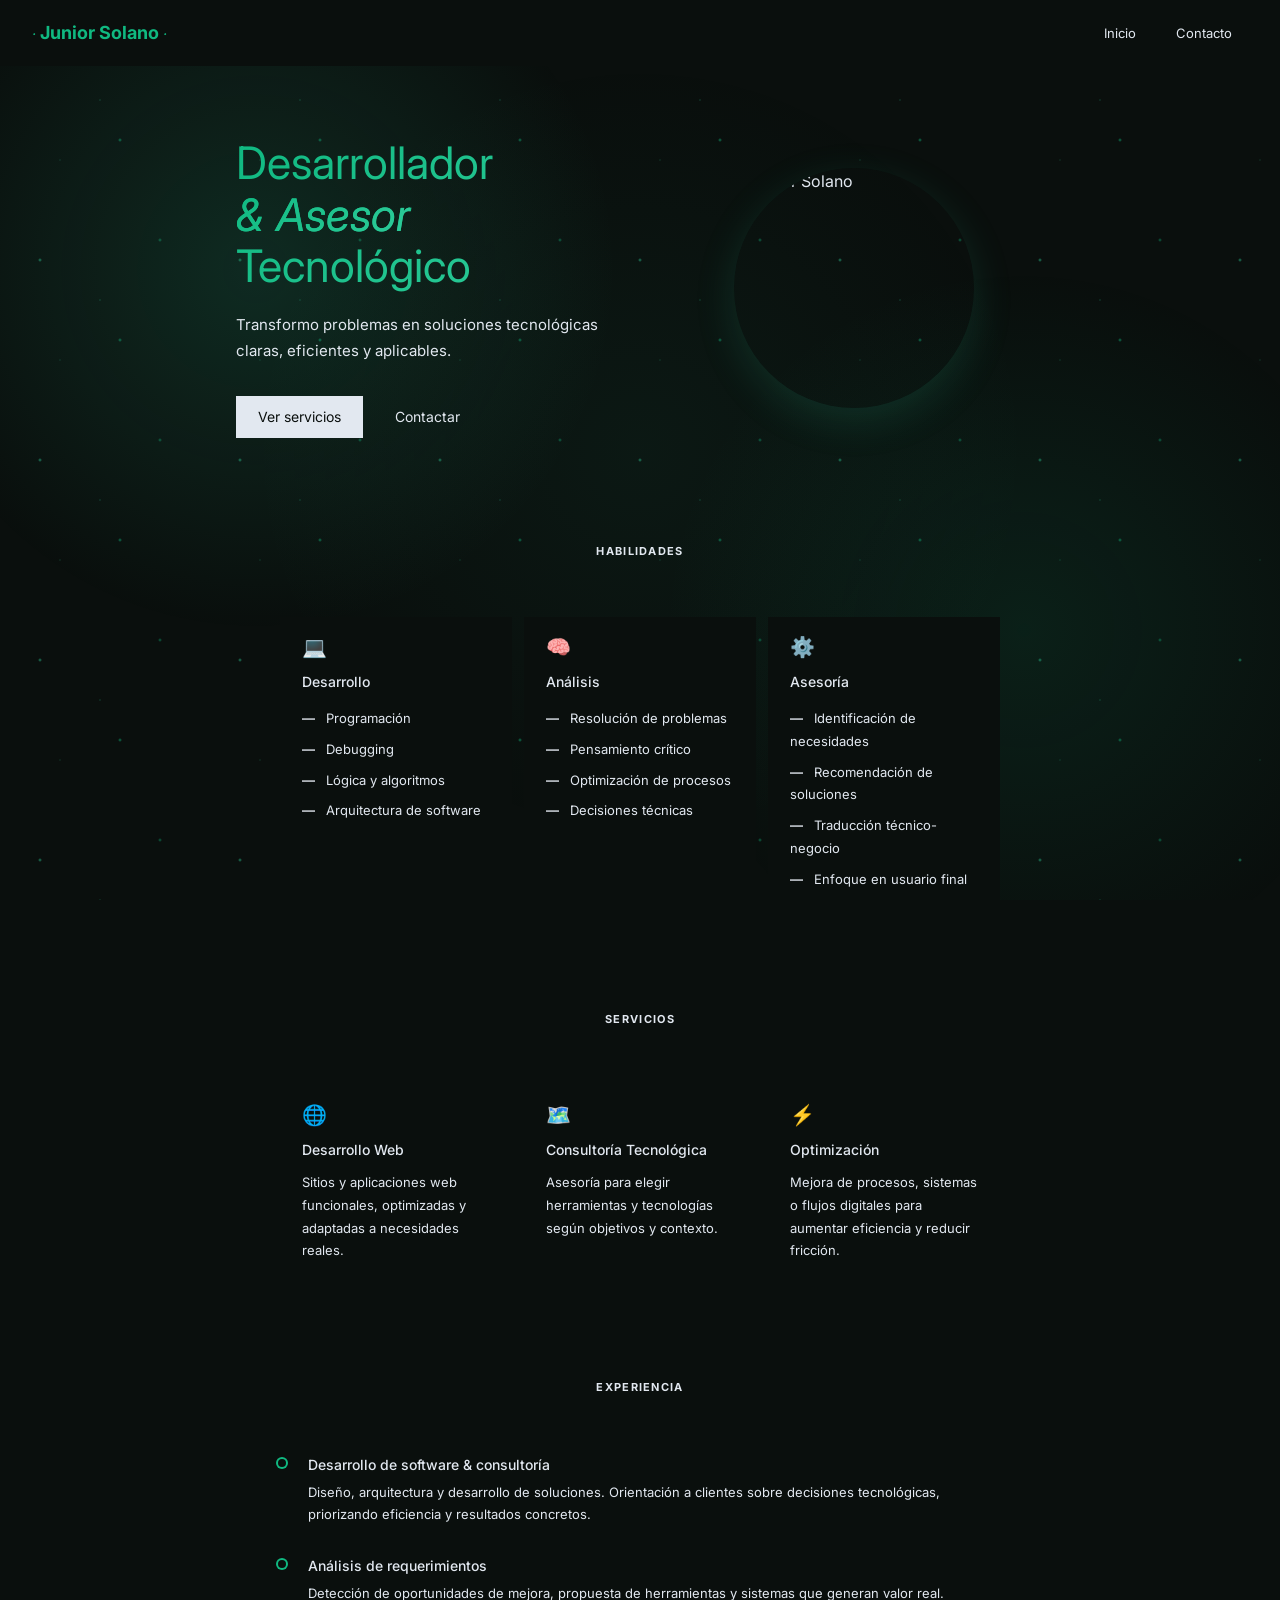
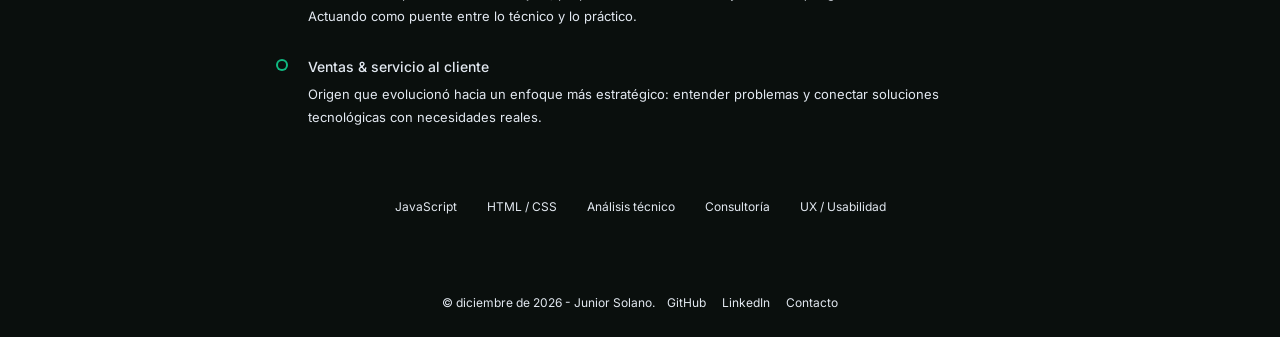
==== about.html @ 0095b1e9 "page about me" ====
<!doctype html>
<html lang="es">
	<head>
		<meta charset="UTF-8" />
		<meta name="viewport" content="width=device-width, initial-scale=1.0" />
		<title>Acerca de mí</title>
		<link
			href="https://fonts.googleapis.com/css2?family=Inter:wght@300;400;600;700&display=swap"
			rel="stylesheet"
		/>
		<link rel="icon" href="assets/icon-dev.png" />
		<link rel="stylesheet" href="about.css" />
	</head>
	<body>
		<header class="site-header">
			<div class="logo" onclick="openModal()">
				<span>·</span> Junior Solano <span>·</span>
			</div>
			<nav class="nav-desktop">
				<a href="index.html" class="btn">Inicio</a>
				<a href="contact.html" class="btn">Contacto</a>
			</nav>
			<div
				class="burger"
				id="burger"
				onclick="toggleMenu()"
				aria-label="Abrir menú"
				role="button"
				tabindex="0"
			>
				<span></span><span></span><span></span>
			</div>
		</header>

		<div
			class="mobile-menu-overlay"
			id="mobileMenuOverlay"
			onclick="closeMenu()"
		></div>
		<div class="mobile-menu" id="mobileMenu" aria-hidden="true">
			<button
				class="mobile-close"
				type="button"
				onclick="closeMenu()"
				aria-label="Cerrar menú"
			>
				✕ Cerrar
			</button>
			<a href="index.html" class="btn">Inicio</a>
			<a href="contact.html" class="btn">Contacto</a>
		</div>

		<!-- HERO -->
		<section class="hero">
			<div class="hero-left">
				<h1>
					Desarrollador<br /><em>&amp; Asesor</em><br />Tecnológico
				</h1>
				<p class="hero-desc">
					Transformo problemas en soluciones tecnológicas claras,
					eficientes y aplicables.
				</p>
				<div class="hero-cta">
					<a href="#servicios" class="btn btn-primary"
						>Ver servicios</a
					>
					<a href="contact.html" class="btn">Contactar</a>
				</div>
			</div>
			<div class="hero-right">
				<div class="avatar-wrap">
					<img
						src="assets/me.jpeg"
						alt="Junior Solano"
						class="profile-img"
					/>
				</div>
			</div>
		</section>

		<hr class="divider" />

		<!-- HABILIDADES -->
		<section class="section" id="habilidades">
			<p class="section-label">Habilidades</p>
			<div class="cards">
				<div class="card">
					<div class="card-icon">💻</div>
					<h3>Desarrollo</h3>
					<ul>
						<li>Programación</li>
						<li>Debugging</li>
						<li>Lógica y algoritmos</li>
						<li>Arquitectura de software</li>
					</ul>
				</div>
				<div class="card">
					<div class="card-icon">🧠</div>
					<h3>Análisis</h3>
					<ul>
						<li>Resolución de problemas</li>
						<li>Pensamiento crítico</li>
						<li>Optimización de procesos</li>
						<li>Decisiones técnicas</li>
					</ul>
				</div>
				<div class="card">
					<div class="card-icon">⚙️</div>
					<h3>Asesoría</h3>
					<ul>
						<li>Identificación de necesidades</li>
						<li>Recomendación de soluciones</li>
						<li>Traducción técnico-negocio</li>
						<li>Enfoque en usuario final</li>
					</ul>
				</div>
			</div>
		</section>

		<hr class="divider" />

		<!-- SERVICIOS -->
		<section class="section" id="servicios">
			<p class="section-label">Servicios</p>
			<div class="cards">
				<div class="card">
					<div class="card-icon">🌐</div>
					<h3>Desarrollo Web</h3>
					<p>
						Sitios y aplicaciones web funcionales, optimizadas y
						adaptadas a necesidades reales.
					</p>
				</div>
				<div class="card">
					<div class="card-icon">🗺️</div>
					<h3>Consultoría Tecnológica</h3>
					<p>
						Asesoría para elegir herramientas y tecnologías según
						objetivos y contexto.
					</p>
				</div>
				<div class="card">
					<div class="card-icon">⚡</div>
					<h3>Optimización</h3>
					<p>
						Mejora de procesos, sistemas o flujos digitales para
						aumentar eficiencia y reducir fricción.
					</p>
				</div>
			</div>
		</section>

		<hr class="divider" />

		<!-- EXPERIENCIA -->
		<section class="section" id="experiencia">
			<p class="section-label">Experiencia</p>
			<div class="timeline">
				<div class="timeline-item">
					<h4>Desarrollo de software &amp; consultoría</h4>
					<p>
						Diseño, arquitectura y desarrollo de soluciones.
						Orientación a clientes sobre decisiones tecnológicas,
						priorizando eficiencia y resultados concretos.
					</p>
				</div>
				<div class="timeline-item">
					<h4>Análisis de requerimientos</h4>
					<p>
						Detección de oportunidades de mejora, propuesta de
						herramientas y sistemas que generan valor real. Actuando
						como puente entre lo técnico y lo práctico.
					</p>
				</div>
				<div class="timeline-item">
					<h4>Ventas &amp; servicio al cliente</h4>
					<p>
						Origen que evolucionó hacia un enfoque más estratégico:
						entender problemas y conectar soluciones tecnológicas
						con necesidades reales.
					</p>
				</div>
			</div>
			<div class="tags">
				<span class="tag">JavaScript</span>
				<span class="tag">HTML / CSS</span>
				<span class="tag">Análisis técnico</span>
				<span class="tag">Consultoría</span>
				<span class="tag">UX / Usabilidad</span>
			</div>
		</section>

		<footer class="site-footer">
			<span id="copyright"></span>
			<div class="footer-links">
				<a href="https://github.com/" target="_blank">GitHub</a>
				<a href="https://linkedin.com/" target="_blank">LinkedIn</a>
				<a href="contact.html">Contacto</a>
			</div>
		</footer>

		<!-- MODAL (easter egg) -->
		<div class="modal" id="modal" onclick="closeModal()">
			<div class="modal-card" onclick="event.stopPropagation()">
				<h3>Hey 😎</h3>
				<p>Este sitio compila sin errores... mi vida no ;-)</p>
				<a href="#" class="btn btn-primary" onclick="closeModal()"
					>Cerrar</a
				>
			</div>
		</div>

		<script src="script.js"></script>
	</body>
</html>
---- about.css ----
/* ══════════════════════════════════════════════════════════════════════════════
   VARIABLES & RESET
   ═════════════════════════════════════════════════════════════════════════════ */
:root {
	--bg: #0a0f0d;
	--card: rgba(30, 50, 40, 0.6);
	--text: #e2e8f0;
	--muted: #7a9d8f;
	--primary: #10b981;
	--gradient: linear-gradient(135deg, #10b981, #2ecc9a);
	--radius: 16px;
}

*,
*::before,
*::after {
	margin: 0;
	padding: 0;
	box-sizing: border-box;
	font-family: "Inter", sans-serif;
	scroll-behavior: smooth;
}

body {
	background: var(--bg);
	color: var(--text);
	min-height: 100vh;
	display: flex;
	flex-direction: column;
	position: relative;
	overflow-x: hidden;
}

/* Fondo animado combinado */
body::before {
	content: "";
	position: fixed;
	inset: 0;
	background-image: 
		/* Luz ambiental */
		radial-gradient(
			circle at 20% 30%,
			rgba(46, 204, 154, 0.15) 0%,
			transparent 30%
		),
		radial-gradient(
			circle at 80% 70%,
			rgba(16, 185, 129, 0.1) 0%,
			transparent 30%
		),
		radial-gradient(
			circle at 50% 50%,
			rgba(46, 204, 154, 0.05) 0%,
			transparent 50%
		),
		/* Partículas brillantes */
		radial-gradient(
				2px 2px at 20% 30%,
				rgba(46, 204, 154, 0.6),
				transparent
			),
		radial-gradient(
			2px 2px at 60% 70%,
			rgba(16, 185, 129, 0.6),
			transparent
		),
		radial-gradient(
			1px 1px at 50% 50%,
			rgba(46, 204, 154, 0.4),
			transparent
		),
		radial-gradient(
			2px 2px at 80% 20%,
			rgba(16, 185, 129, 0.5),
			transparent
		),
		radial-gradient(
			1px 1px at 30% 80%,
			rgba(46, 204, 154, 0.3),
			transparent
		);
	background-size:
		100% 100%,
		100% 100%,
		100% 100%,
		200px 200px,
		200px 200px,
		200px 200px,
		200px 200px,
		200px 200px;
	animation:
		glowPulse 6s ease-in-out infinite,
		particleShift 25s linear infinite;
	pointer-events: none;
	z-index: -1;
}

/* ══════════════════════════════════════════════════════════════════════════════
   HEADER & NAVIGATION
   ═════════════════════════════════════════════════════════════════════════════ */
.site-header {
	position: sticky;
	top: 0;
	backdrop-filter: blur(12px);
	background: rgba(10, 15, 13, 0.6);
	border-bottom: 1px solid rgba(46, 204, 154, 0.1);
	padding: 1rem 1.5rem;
	display: flex;
	justify-content: space-between;
	align-items: center;
	z-index: 1000;
}

.logo {
	cursor: pointer;
	font-weight: 700;
	color: var(--primary);
	font-size: 1rem;
}

.logo span {
	color: var(--muted);
	font-weight: 400;
	font-size: 0.9rem;
}

.nav-desktop {
	display: flex;
	gap: 1rem;
}

.btn {
	background: var(--gradient);
	padding: 0.6rem 1rem;
	border-radius: 999px;
	color: #000000;
	text-decoration: none;
	transition: 0.3s;
	border: none;
	cursor: pointer;
	font-weight: 600;
	font-size: 0.9rem;
	display: inline-block;
}

.btn:hover {
	box-shadow: 0 0 20px rgba(16, 185, 129, 0.6);
}

.btn-primary {
	background: var(--gradient);
	color: #000000;
	font-weight: 700;
}

.btn-primary:hover {
	box-shadow: 0 0 20px rgba(16, 185, 129, 0.6);
}

/* ══════════════════════════════════════════════════════════════════════════════
   BURGER MENU
   ═════════════════════════════════════════════════════════════════════════════ */
.burger {
	display: flex;
	flex-direction: column;
	gap: 5px;
	cursor: pointer;
}

.burger span {
	width: 25px;
	height: 2px;
	background: var(--text);
	transition: 0.3s;
}

.burger.active span:nth-child(1) {
	transform: rotate(45deg) translateY(6px);
}
.burger.active span:nth-child(2) {
	opacity: 0;
}
.burger.active span:nth-child(3) {
	transform: rotate(-45deg) translateY(-6px);
}

.mobile-menu-overlay {
	position: fixed;
	inset: 0;
	background: rgba(0, 0, 0, 0.48);
	opacity: 0;
	visibility: hidden;
	transition:
		opacity 0.3s ease,
		visibility 0.3s ease;
	z-index: 1000;
}

.mobile-menu-overlay.open {
	opacity: 1;
	visibility: visible;
}

.mobile-menu {
	position: fixed;
	top: 0;
	right: 0;
	height: 100vh;
	width: min(320px, 85%);
	background: rgba(10, 15, 13, 0.98);
	backdrop-filter: blur(18px);
	display: flex;
	flex-direction: column;
	padding: 2rem 1.5rem;
	gap: 1.2rem;
	transform: translateX(110%);
	transition: transform 0.35s ease;
	z-index: 1001;
}

.mobile-menu.open {
	transform: translateX(0);
}

.mobile-close {
	align-self: flex-end;
	background: transparent;
	border: 1px solid rgba(255, 255, 255, 0.18);
	color: var(--text);
	padding: 0.55rem 0.85rem;
	border-radius: 999px;
	font-size: 0.95rem;
	cursor: pointer;
	transition:
		background 0.2s ease,
		transform 0.2s ease;
}

.mobile-close:hover {
	background: rgba(255, 255, 255, 0.08);
	transform: translateX(-2px);
}

body.menu-open {
	overflow: hidden;
}

.mobile-menu a {
	opacity: 0;
	transform: translateX(20px);
	text-decoration: none;
	color: var(--text);
	padding: 0.9rem 1rem;
	border-radius: 10px;
	background: rgba(255, 255, 255, 0.03);
	transition: 0.3s;
}

.mobile-menu.open a {
	opacity: 1;
	transform: translateX(0);
}

.mobile-menu a:nth-child(2) {
	transition-delay: 0.1s;
}
.mobile-menu a:nth-child(3) {
	transition-delay: 0.2s;
}

.mobile-menu a:hover {
	background: rgba(16, 185, 129, 0.2);
	transform: translateX(6px);
}

@media (min-width: 640px) {
	.nav-desktop {
		display: flex;
	}
	.burger {
		display: none;
	}
}

/* ══════════════════════════════════════════════════════════════════════════════
   HERO SECTION
   ═════════════════════════════════════════════════════════════════════════════ */
.hero {
	display: grid;
	grid-template-columns: 1fr;
	gap: 2rem;
	align-items: center;
	padding: 3rem 1.5rem;
	text-align: center;
}

.hero-left h1 {
	font-size: 2rem;
	background: var(--gradient);
	-webkit-background-clip: text;
	-webkit-text-fill-color: transparent;
	line-height: 1.4;
	margin-bottom: 1rem;
}

.hero-left h1 em {
	font-style: italic;
	background: var(--gradient);
	-webkit-background-clip: text;
	-webkit-text-fill-color: transparent;
}

.hero-desc {
	color: var(--muted);
	margin: 1rem auto;
	max-width: 500px;
	line-height: 1.7;
}

.hero-cta {
	display: flex;
	gap: 1rem;
	justify-content: center;
	flex-wrap: wrap;
	margin-top: 2rem;
}

.hero-right {
	display: flex;
	justify-content: center;
}

.avatar-wrap {
	width: 240px;
	height: 240px;
	border-radius: 50%;
	overflow: hidden;
	border: 2px solid rgba(46, 204, 154, 0.3);
	background: rgba(30, 50, 40, 0.4);
	display: flex;
	align-items: center;
	justify-content: center;
	box-shadow: 0 12px 40px rgba(46, 204, 154, 0.15);
	transition:
		transform 0.3s ease,
		box-shadow 0.3s ease;
}

.avatar-wrap:hover {
	transform: scale(1.05);
	box-shadow: 0 16px 56px rgba(46, 204, 154, 0.25);
}

.profile-img {
	width: 100%;
	height: 100%;
	object-fit: cover;
	display: block;
}

@media (min-width: 768px) {
	.hero {
		grid-template-columns: 1fr 1fr;
		gap: 3rem;
		padding: 4rem 2rem;
		text-align: left;
	}

	.hero-left h1 {
		font-size: 2.5rem;
	}

	.hero-desc {
		margin: 1rem 0;
	}

	.hero-cta {
		justify-content: flex-start;
	}

	.hero-right {
		justify-content: center;
	}

	.avatar-wrap {
		width: 280px;
		height: 280px;
	}
}

/* ══════════════════════════════════════════════════════════════════════════════
   DIVIDER
   ═════════════════════════════════════════════════════════════════════════════ */
.divider {
	border: none;
	border-top: 1px solid rgba(46, 204, 154, 0.15);
	max-width: 900px;
	margin: 2rem auto;
}

/* ══════════════════════════════════════════════════════════════════════════════
   SECTIONS
   ═════════════════════════════════════════════════════════════════════════════ */
.section {
	max-width: 900px;
	margin: 0 auto;
	padding: 3rem 1.5rem;
	display: flex;
	flex-direction: column;
	align-items: center;
	gap: 2rem;
}

.section-label {
	font-size: 0.75rem;
	letter-spacing: 0.12em;
	text-transform: uppercase;
	color: var(--muted);
	font-weight: 700;
}

/* ══════════════════════════════════════════════════════════════════════════════
   CARDS
   ═════════════════════════════════════════════════════════════════════════════ */
.cards {
	display: grid;
	grid-template-columns: 1fr;
	gap: 1rem;
	width: 100%;
	max-width: 720px;
}

.card {
	background: rgba(30, 50, 40, 0.55);
	border: 1px solid rgba(46, 204, 154, 0.16);
	border-radius: 16px;
	padding: 1.5rem;
	cursor: pointer;
	position: relative;
	overflow: hidden;
	backdrop-filter: blur(12px);
	opacity: 0;
	transform: translateY(20px);
	animation: cardIn 0.5s cubic-bezier(0.22, 1, 0.36, 1) forwards;
	transition:
		transform 0.3s cubic-bezier(0.22, 1, 0.36, 1),
		border-color 0.3s,
		background 0.3s;
}

.card:nth-child(1) {
	animation-delay: 0.05s;
}
.card:nth-child(2) {
	animation-delay: 0.15s;
}
.card:nth-child(3) {
	animation-delay: 0.25s;
}

.card:hover {
	transform: scale(1.04) translateY(-2px);
	border-color: #2ecc9a44;
	background: rgba(20, 58, 41, 0.7);
}

.card::before {
	content: "";
	position: absolute;
	inset: 0;
	border-radius: 16px;
	background: radial-gradient(circle at 60% 0%, #2ecc9a12, transparent 70%);
	opacity: 0;
	transition: opacity 0.4s;
	pointer-events: none;
}

.card:hover::before {
	opacity: 1;
}

.card-icon {
	font-size: 1.8rem;
	margin-bottom: 0.8rem;
	line-height: 1;
}

.card h3 {
	font-size: 1rem;
	font-weight: 600;
	color: #e2e8f0;
	margin-bottom: 0.5rem;
	transition: color 0.3s;
}

.card:hover h3 {
	color: #ffffff;
}

.card p,
.card ul {
	font-size: 0.9rem;
	color: #a0b8b0;
	line-height: 1.6;
	transition: color 0.3s;
}

.card:hover p,
.card:hover ul {
	color: #c0d8d0;
}

.card ul {
	list-style: none;
	margin: 0;
	padding: 0;
}

.card ul li {
	padding: 0.25rem 0;
}

.card ul li::before {
	content: "✓ ";
	color: var(--primary);
	font-weight: 600;
	margin-right: 0.5rem;
}

@media (min-width: 768px) {
	.cards {
		grid-template-columns: repeat(3, 1fr);
		gap: 1.25rem;
	}
}

/* ══════════════════════════════════════════════════════════════════════════════
   TIMELINE
   ═════════════════════════════════════════════════════════════════════════════ */
.timeline {
	border-left: 2px solid rgba(46, 204, 154, 0.3);
	padding-left: 1.5rem;
	margin-left: 0.5rem;
	display: flex;
	flex-direction: column;
	gap: 2rem;
	width: 100%;
	max-width: 720px;
}

.timeline-item {
	position: relative;
}

.timeline-item::before {
	content: "";
	position: absolute;
	left: -1.85rem;
	top: 8px;
	width: 10px;
	height: 10px;
	border-radius: 50%;
	background: var(--primary);
	border: 2px solid var(--bg);
	box-shadow: 0 0 0 2px var(--primary);
}

.timeline-item h4 {
	font-size: 1rem;
	font-weight: 600;
	color: #e2e8f0;
	margin-bottom: 0.5rem;
}

.timeline-item p {
	font-size: 0.9rem;
	color: #a0b8b0;
	line-height: 1.7;
}

/* ══════════════════════════════════════════════════════════════════════════════
   TAGS
   ═════════════════════════════════════════════════════════════════════════════ */
.tags {
	display: flex;
	flex-wrap: wrap;
	gap: 0.75rem;
	margin-top: 1.5rem;
	justify-content: center;
	width: 100%;
	max-width: 720px;
}

.tag {
	font-size: 0.85rem;
	padding: 0.55rem 1rem;
	border-radius: 999px;
	background: rgba(30, 50, 40, 0.6);
	color: #2ecc9a;
	border: 1px solid rgba(46, 204, 154, 0.3);
	transition: all 0.3s ease;
}

.tag:hover {
	background: rgba(16, 185, 129, 0.2);
	border-color: var(--primary);
}

/* ══════════════════════════════════════════════════════════════════════════════
   FOOTER
   ═════════════════════════════════════════════════════════════════════════════ */
.site-footer {
	display: flex;
	align-items: center;
	justify-content: space-between;
	flex-wrap: wrap;
	gap: 1rem;
	max-width: 900px;
	margin: 0 auto;
	padding: 1.5rem;
	border-top: 1px solid rgba(46, 204, 154, 0.15);
	font-size: 0.85rem;
	color: var(--muted);
	text-align: center;
}

.footer-links {
	display: flex;
	gap: 1.5rem;
}

.footer-links a {
	color: var(--muted);
	text-decoration: none;
	font-size: 0.85rem;
	transition: color 0.3s;
}

.footer-links a:hover {
	color: var(--primary);
}

/* ══════════════════════════════════════════════════════════════════════════════
   MODAL
   ═════════════════════════════════════════════════════════════════════════════ */
.modal {
	display: none;
	position: fixed;
	inset: 0;
	background: rgba(0, 0, 0, 0.5);
	backdrop-filter: blur(10px);
	z-index: 500;
	align-items: center;
	justify-content: center;
}

.modal.open {
	display: flex;
}

.modal-card {
	background: var(--card);
	border: 1px solid rgba(46, 204, 154, 0.2);
	border-radius: var(--radius);
	padding: 2rem;
	max-width: 340px;
	width: 90%;
	text-align: center;
	transform: scale(0.9);
	transition: transform 0.3s;
}

.modal.open .modal-card {
	transform: scale(1);
}

.modal-card h3 {
	font-size: 1.3rem;
	font-weight: 700;
	margin-bottom: 0.75rem;
	background: var(--gradient);
	-webkit-background-clip: text;
	-webkit-text-fill-color: transparent;
}

.modal-card p {
	font-size: 0.9rem;
	color: var(--muted);
	margin-bottom: 1.5rem;
	line-height: 1.6;
}

/* ══════════════════════════════════════════════════════════════════════════════
   ANIMATIONS
   ═════════════════════════════════════════════════════════════════════════════ */
@keyframes fadeUp {
	from {
		opacity: 0;
		transform: translateY(20px);
	}
	to {
		opacity: 1;
		transform: translateY(0);
	}
}

@keyframes cardIn {
	to {
		opacity: 1;
		transform: translateY(0);
	}
}

@keyframes glowPulse {
	0%,
	100% {
		opacity: 0.5;
	}
	50% {
		opacity: 1;
	}
}

/* Movimiento de partículas brillantes */
@keyframes particleShift {
	0% {
		background-position:
			0 0,
			0 0,
			0 0,
			0 0,
			0 0,
			0 0,
			0 0,
			0 0;
	}
	100% {
		background-position:
			0 0,
			0 0,
			0 0,
			200px 200px,
			200px 200px,
			200px 200px,
			200px 200px,
			200px 200px;
	}
}

html {
	scroll-behavior: smooth;
}

body {
	font-family: var(--font-sans);
	font-size: 16px;
	line-height: 1.7;
	color: var(--text);
	background: var(--bg);
	-webkit-font-smoothing: antialiased;
}

/* ==========================================
   HEADER
   ========================================== */
.site-header {
	display: flex;
	align-items: center;
	justify-content: space-between;
	padding: 1rem 2rem;
	border-bottom: 0.5px solid var(--border);
	position: sticky;
	top: 0;
	background: var(--bg);
	z-index: 100;
}

.logo {
	font-family: var(--font-serif);
	font-size: 18px;
	cursor: pointer;
	user-select: none;
}

.logo span {
	font-style: italic;
	color: var(--text-muted);
}

.nav-desktop {
	display: flex;
	gap: 8px;
}

/* ==========================================
   BUTTONS
   ========================================== */
.btn {
	display: inline-block;
	font-family: var(--font-sans);
	font-size: 13px;
	font-weight: 400;
	text-decoration: none;
	color: var(--text-muted);
	border: 0.5px solid var(--border);
	border-radius: var(--radius-full);
	padding: 6px 16px;
	background: transparent;
	cursor: pointer;
	transition:
		background 0.18s,
		color 0.18s,
		border-color 0.18s,
		transform 0.15s;
}

.btn:hover {
	color: var(--text);
	background: var(--bg-secondary);
	border-color: var(--border-strong);
}

.btn-primary {
	background: var(--text);
	color: var(--bg);
	border-color: var(--text);
}

.btn-primary:hover {
	opacity: 0.88;
	color: var(--bg);
	background: var(--text);
}

/* ==========================================
   BURGER / MOBILE MENU
   ========================================== */
.burger {
	display: none;
	flex-direction: column;
	gap: 5px;
	cursor: pointer;
	padding: 4px;
}

.burger span {
	display: block;
	width: 22px;
	height: 1.5px;
	background: var(--text);
	border-radius: 2px;
	transition: all 0.2s;
}

.mobile-menu-overlay {
	display: none;
	position: fixed;
	inset: 0;
	background: rgba(0, 0, 0, 0.35);
	z-index: 200;
}

.mobile-menu {
	display: none;
	flex-direction: column;
	gap: 12px;
	position: fixed;
	top: 0;
	right: 0;
	bottom: 0;
	width: 260px;
	background: var(--bg);
	padding: 2rem 1.5rem;
	z-index: 300;
	border-left: 0.5px solid var(--border);
	transform: translateX(100%);
	transition: transform 0.28s ease;
}

.mobile-menu.open {
	transform: translateX(0);
}

.mobile-close {
	background: none;
	border: none;
	cursor: pointer;
	font-size: 13px;
	color: var(--text-muted);
	text-align: left;
	margin-bottom: 0.5rem;
}

@media (max-width: 640px) {
	.nav-desktop {
		display: none;
	}
	.burger {
		display: flex;
	}
	.mobile-menu {
		display: flex;
	}
	.mobile-menu-overlay {
		display: block;
	}
}

/* ==========================================
   HERO
   ========================================== */
.hero {
	display: grid;
	grid-template-columns: 1fr 1fr;
	gap: 3rem;
	align-items: center;
	max-width: 900px;
	margin: 0 auto;
	padding: 4.5rem 2rem 3.5rem;
	animation: fadeUp 0.65s ease both;
}

.hero-left h1 {
	font-family: var(--font-serif);
	font-size: clamp(2rem, 4.5vw, 2.8rem);
	line-height: 1.15;
	font-weight: 400;
	margin-bottom: 1.2rem;
}

.hero-left h1 em {
	font-style: italic;
	color: var(--text-muted);
}

.hero-desc {
	font-size: 15px;
	color: var(--text-muted);
	max-width: 380px;
	line-height: 1.75;
}

.hero-cta {
	display: flex;
	gap: 10px;
	margin-top: 2rem;
	flex-wrap: wrap;
}

.hero-cta .btn {
	padding: 9px 22px;
	font-size: 14px;
}

.hero-right {
	display: flex;
	justify-content: center;
}

.avatar-wrap {
	width: 240px;
	height: 240px;
	border-radius: 50%;
	overflow: hidden;
	border: 0.5px solid var(--border);
	background: var(--bg-secondary);
	display: flex;
	align-items: center;
	justify-content: center;
}

.profile-img {
	width: 100%;
	height: 100%;
	object-fit: cover;
	display: block;
}

/* ==========================================
   DIVIDER
   ========================================== */
.divider {
	border: none;
	border-top: 0.5px solid var(--border);
	max-width: 900px;
	margin: 0 auto;
}

/* ==========================================
   SECTIONS
   ========================================== */
.section {
	max-width: 900px;
	margin: 0 auto;
	padding: 3rem 2rem;
}

.section-label {
	font-size: 11px;
	letter-spacing: 0.12em;
	text-transform: uppercase;
	color: var(--text-hint);
	margin-bottom: 1.5rem;
}

/* ==========================================
   CARDS
   ========================================== */
.cards {
	display: grid;
	grid-template-columns: repeat(auto-fit, minmax(200px, 1fr));
	gap: 12px;
}

.card {
	background: var(--bg);
	border: 0.5px solid var(--border);
	border-radius: var(--radius-md);
	padding: 1.25rem 1.4rem;
	transition:
		border-color 0.2s,
		transform 0.2s;
	animation: fadeUp 0.5s ease both;
}

.card:nth-child(1) {
	animation-delay: 0.05s;
}
.card:nth-child(2) {
	animation-delay: 0.12s;
}
.card:nth-child(3) {
	animation-delay: 0.19s;
}

.card:hover {
	border-color: var(--border-strong);
	transform: translateY(-2px);
}

.card-icon {
	font-size: 20px;
	margin-bottom: 0.8rem;
	line-height: 1;
}

.card h3 {
	font-size: 14px;
	font-weight: 500;
	margin-bottom: 0.6rem;
}

.card p,
.card ul {
	font-size: 13px;
	color: var(--text-muted);
	line-height: 1.75;
}

.card ul {
	list-style: none;
}

.card ul li::before {
	content: "—  ";
	color: var(--text-hint);
}

/* ==========================================
   TIMELINE
   ========================================== */
.timeline {
	border-left: 0.5px solid var(--border-strong);
	padding-left: 1.5rem;
	margin-left: 0.5rem;
	display: flex;
	flex-direction: column;
	gap: 1.75rem;
}

.timeline-item {
	position: relative;
}

.timeline-item::before {
	content: "";
	position: absolute;
	left: -1.85rem;
	top: 6px;
	width: 8px;
	height: 8px;
	border-radius: 50%;
	background: var(--bg);
	border: 0.5px solid var(--border-strong);
}

.timeline-item h4 {
	font-size: 14px;
	font-weight: 500;
	margin-bottom: 4px;
}

.timeline-item p {
	font-size: 13px;
	color: var(--text-muted);
	line-height: 1.75;
}

/* ==========================================
   TAGS
   ========================================== */
.tags {
	display: flex;
	flex-wrap: wrap;
	gap: 6px;
	margin-top: 2rem;
}

.tag {
	font-size: 12px;
	padding: 4px 12px;
	border-radius: var(--radius-full);
	background: var(--bg-secondary);
	color: var(--text-muted);
	border: 0.5px solid var(--border);
}

/* ==========================================
   FOOTER
   ========================================== */
.site-footer {
	display: flex;
	align-items: center;
	justify-content: space-between;
	flex-wrap: wrap;
	gap: 0.75rem;
	max-width: 900px;
	margin: 0 auto;
	padding: 1.5rem 2rem;
	border-top: 0.5px solid var(--border);
	font-size: 12px;
	color: var(--text-hint);
}

.footer-links {
	display: flex;
	gap: 16px;
}

.footer-links a {
	color: var(--text-muted);
	text-decoration: none;
	font-size: 12px;
	transition: color 0.15s;
}

.footer-links a:hover {
	color: var(--text);
}

/* ==========================================
   MODAL
   ========================================== */
.modal {
	display: none;
	position: fixed;
	inset: 0;
	background: rgba(0, 0, 0, 0.4);
	z-index: 500;
	align-items: center;
	justify-content: center;
}

.modal.open {
	display: flex;
}

.modal-card {
	background: var(--bg);
	border: 0.5px solid var(--border-strong);
	border-radius: var(--radius-md);
	padding: 2rem 2.5rem;
	max-width: 340px;
	width: 90%;
	text-align: center;
}

.modal-card h3 {
	font-family: var(--font-serif);
	font-size: 22px;
	font-weight: 400;
	margin-bottom: 0.75rem;
}

.modal-card p {
	font-size: 14px;
	color: var(--text-muted);
	margin-bottom: 1.5rem;
}

/* ==========================================
   ANIMATIONS
   ========================================== */
@keyframes fadeUp {
	from {
		opacity: 0;
		transform: translateY(18px);
	}
	to {
		opacity: 1;
		transform: translateY(0);
	}
}

/* ==========================================
   RESPONSIVE
   ========================================== */
@media (max-width: 640px) {
	.hero {
		grid-template-columns: 1fr;
		text-align: center;
		padding-top: 3rem;
	}

	.hero-desc {
		margin: 0 auto;
	}

	.hero-cta {
		justify-content: center;
	}

	.hero-right {
		order: -1;
	}

	.avatar-wrap {
		width: 140px;
		height: 140px;
	}

	.site-footer {
		flex-direction: column;
		align-items: flex-start;
	}
}
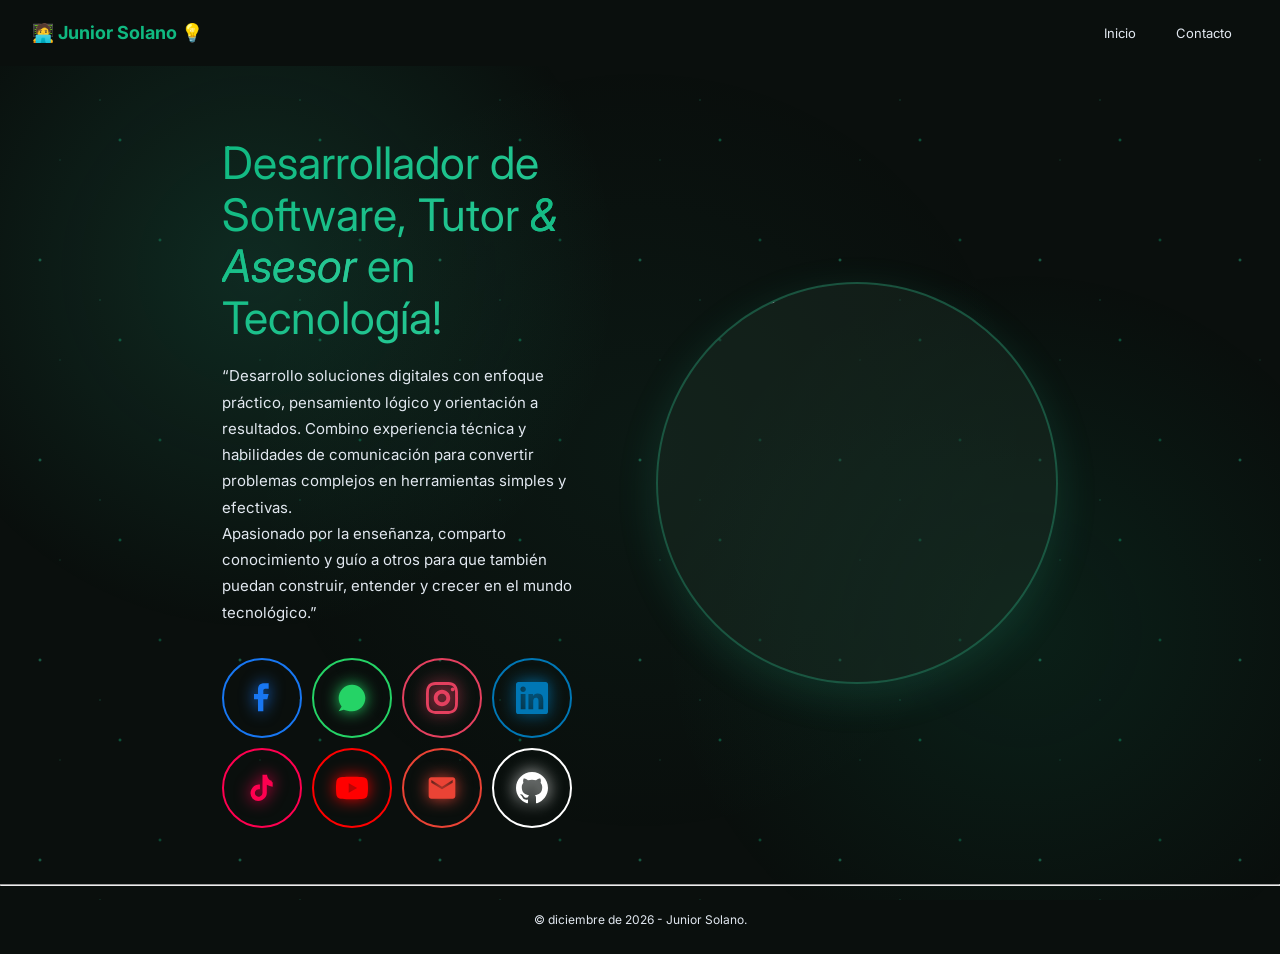
==== commit 4be2e9a4: "botones social media" ====
--- a/about.html
+++ b/about.html
@@ -13,8 +13,8 @@
 	</head>
 	<body>
 		<header class="site-header">
-			<div class="logo" onclick="openModal()">
-				<span>·</span> Junior Solano <span>·</span>
+			<div class="logo">
+				<a href="index.html" class="logo">🧑‍💻 Junior Solano 💡</a>
 			</div>
 			<nav class="nav-desktop">
 				<a href="index.html" class="btn">Inicio</a>
@@ -54,17 +54,123 @@
 		<section class="hero">
 			<div class="hero-left">
 				<h1>
-					Desarrollador<br /><em>&amp; Asesor</em><br />Tecnológico
+					Desarrollador de Software, Tutor <em>&amp; Asesor </em>en
+					Tecnología!
 				</h1>
 				<p class="hero-desc">
-					Transformo problemas en soluciones tecnológicas claras,
-					eficientes y aplicables.
+					“Desarrollo soluciones digitales con enfoque práctico,
+					pensamiento lógico y orientación a resultados. Combino
+					experiencia técnica y habilidades de comunicación para
+					convertir problemas complejos en herramientas simples y
+					efectivas. <br />
+					Apasionado por la enseñanza, comparto conocimiento y guío a
+					otros para que también puedan construir, entender y crecer
+					en el mundo tecnológico.”
 				</p>
+
 				<div class="hero-cta">
-					<a href="#servicios" class="btn btn-primary"
-						>Ver servicios</a
-					>
-					<a href="contact.html" class="btn">Contactar</a>
+					<a
+						href="https://facebook.com/yourprofile"
+						target="_blank"
+						class="social-btn fb"
+						title="Facebook"
+					>
+						<svg viewBox="0 0 24 24">
+							<path
+								d="M13 22v-9h3l1-4h-4V7c0-1 0-2 2-2h2V1h-3c-4 0-5 2-5 5v3H6v4h3v9z"
+							/>
+						</svg>
+					</a>
+
+					<a
+						href="https://wa.me/yournumber"
+						target="_blank"
+						class="social-btn wa"
+						title="WhatsApp"
+					>
+						<svg viewBox="0 0 24 24">
+							<path
+								d="M17.472 14.382c-.297-.149-1.758-.868-2.03-.967-.272-.1-.47-.149-.669.15-.198.297-.768.967-.942 1.164-.173.198-.347.223-.644.074-.297-.149-1.255-.462-2.39-1.475-.883-.787-1.48-1.761-1.654-2.059-.173-.297-.018-.458.13-.607.134-.133.297-.347.446-.52.149-.173.198-.298.298-.497.099-.198.05-.372-.025-.521-.074-.148-.669-1.611-.916-2.204-.24-.579-.487-.5-.669-.51-.173-.01-.372-.012-.571-.012-.198 0-.52.074-.792.372-.272.297-1.04 1.016-1.04 2.479 0 1.462 1.064 2.877 1.213 3.078.149.198 2.095 3.2 5.076 4.487.709.306 1.26.488 1.693.624.71.227 1.355.195 1.866.118.57-.084 1.755-.719 2.005-1.414.25-.695.25-1.29.176-1.414-.073-.124-.266-.198-.56-.347zM12 2C6.486 2 2 6.486 2 12c0 2.387.833 4.591 2.225 6.347L2 22l3.785-1.246C7.409 21.167 9.597 22 12 22c5.514 0 10-4.486 10-10S17.514 2 12 2z"
+							/>
+						</svg>
+					</a>
+
+					<a
+						href="https://instagram.com/yourprofile"
+						target="_blank"
+						class="social-btn ig"
+						title="Instagram"
+					>
+						<svg viewBox="0 0 24 24">
+							<path
+								d="M12 2.163c3.204 0 3.584.012 4.85.07 3.252.148 4.771 1.691 4.919 4.919.058 1.265.069 1.645.069 4.849 0 3.205-.012 3.584-.07 4.849-.149 3.225-1.664 4.771-4.919 4.919-1.266.058-1.644.07-4.85.07-3.204 0-3.584-.012-4.849-.07-3.26-.149-4.771-1.699-4.919-4.92-.058-1.265-.07-1.644-.07-4.849 0-3.204.013-3.583.07-4.849.149-3.227 1.664-4.771 4.919-4.919 1.266-.057 1.645-.069 4.849-.069zm0-2.163c-3.259 0-3.667.014-4.947.072-4.358.2-6.78 2.618-6.98 6.98-.059 1.281-.073 1.689-.073 4.948 0 3.259.014 3.668.072 4.948.2 4.358 2.618 6.78 6.98 6.98 1.281.058 1.689.072 4.948.072 3.259 0 3.668-.014 4.948-.072 4.354-.2 6.782-2.618 6.979-6.98.059-1.28.073-1.689.073-4.948 0-3.259-.015-3.667-.072-4.947-.196-4.354-2.617-6.78-6.979-6.98-1.281-.059-1.69-.073-4.949-.073zM5.838 12c0-3.403 2.759-6.162 6.162-6.162s6.162 2.759 6.162 6.162c0 3.403-2.759 6.162-6.162 6.162s-6.162-2.759-6.162-6.162zm2.889 0c0 1.821 1.452 3.273 3.273 3.273s3.273-1.452 3.273-3.273-1.452-3.273-3.273-3.273-3.273 1.452-3.273 3.273zm9.841-6.437c0 .795.645 1.44 1.44 1.44s1.44-.645 1.44-1.44-.645-1.44-1.44-1.44-1.44.645-1.44 1.44z"
+							/>
+						</svg>
+					</a>
+
+					<a
+						href="https://linkedin.com/in/yourprofile"
+						target="_blank"
+						class="social-btn li"
+						title="LinkedIn"
+					>
+						<svg viewBox="0 0 24 24">
+							<path
+								d="M20.447 20.452h-3.554v-5.569c0-1.328-.027-3.037-1.852-3.037-1.853 0-2.136 1.445-2.136 2.939v5.667H9.351V9h3.414v1.561h.046c.477-.9 1.637-1.85 3.37-1.85 3.601 0 4.267 2.37 4.267 5.455v6.286zM5.337 7.433c-1.144 0-2.063-.926-2.063-2.065 0-1.138.92-2.063 2.063-2.063 1.14 0 2.064.925 2.064 2.063 0 1.139-.925 2.065-2.064 2.065zm1.782 13.019H3.555V9h3.564v11.452zM22.225 0H1.771C.792 0 0 .774 0 1.729v20.542C0 23.227.792 24 1.771 24h20.451C23.2 24 24 23.227 24 22.271V1.729C24 .774 23.2 0 22.222 0h.003z"
+							/>
+						</svg>
+					</a>
+
+					<a
+						href="https://tiktok.com/@yourprofile"
+						target="_blank"
+						class="social-btn tt"
+						title="TikTok"
+					>
+						<svg viewBox="0 0 24 24">
+							<path
+								d="M19.59 6.69a4.83 4.83 0 0 1-3.77-4.25V2h-3.45v13.67a2.89 2.89 0 0 1-5.1 1.82 2.9 2.9 0 0 1 2.31-4.64 2.93 2.93 0 0 1 .88.13V9.4a6.26 6.26 0 0 0-1-.08A6.56 6.56 0 0 0 5 20.1a6.41 6.41 0 0 0 10.6-5.38v-5.09a8.38 8.38 0 0 0 4.41 1.35v-3.3a4.85 4.85 0 0 1-.98-.09z"
+							/>
+						</svg>
+					</a>
+
+					<a
+						href="https://youtube.com/yourprofile"
+						target="_blank"
+						class="social-btn yt"
+						title="YouTube"
+					>
+						<svg viewBox="0 0 24 24">
+							<path
+								d="M23.498 6.186a2.997 2.997 0 0 0-2.113-2.122C19.781 3.5 12 3.5 12 3.5s-7.781 0-9.385.564A2.997 2.997 0 0 0 .502 6.186C0 8.187 0 12 0 12s0 3.813.502 5.814a2.997 2.997 0 0 0 2.113 2.122C4.219 20.5 12 20.5 12 20.5s7.781 0 9.385-.564a2.997 2.997 0 0 0 2.113-2.122C24 15.813 24 12 24 12s0-3.813-.502-5.814zM9.545 15.568V8.432L15.818 12 9.545 15.568z"
+							/>
+						</svg>
+					</a>
+
+					<a
+						href="mailto:your.email@gmail.com"
+						class="social-btn mail"
+						title="Email"
+					>
+						<svg viewBox="0 0 24 24">
+							<path
+								d="M20 4H4c-1.1 0-1.99.9-1.99 2L2 18c0 1.1.9 2 2 2h16c1.1 0 2-.9 2-2V6c0-1.1-.9-2-2-2zm0 4l-8 5-8-5V6l8 5 8-5v2z"
+							/>
+						</svg>
+					</a>
+
+					<a
+						href="https://github.com/yourprofile"
+						target="_blank"
+						class="social-btn gh"
+						title="GitHub"
+					>
+						<svg viewBox="0 0 24 24">
+							<path
+								d="M12 0c-6.626 0-12 5.373-12 12 0 5.302 3.438 9.8 8.207 11.387.599.111.793-.261.793-.577v-2.234c-3.338.726-4.033-1.416-4.033-1.416-.546-1.387-1.333-1.756-1.333-1.756-1.089-.745.083-.729.083-.729 1.205.084 1.839 1.237 1.839 1.237 1.07 1.834 2.807 1.304 3.492.997.107-.775.418-1.305.762-1.604-2.665-.305-5.467-1.334-5.467-5.931 0-1.311.469-2.381 1.236-3.221-.124-.303-.535-1.524.117-3.176 0 0 1.008-.322 3.301 1.23.957-.266 1.983-.399 3.003-.404 1.02.005 2.047.138 3.006.404 2.291-1.552 3.297-1.23 3.297-1.23.653 1.653.242 2.874.118 3.176.77.84 1.235 1.911 1.235 3.221 0 4.609-2.807 5.624-5.479 5.921.43.372.823 1.102.823 2.222v 3.293c0 .319.192.694.801.576 4.765-1.589 8.199-6.086 8.199-11.386 0-6.627-5.373-12-12-12z"
+							/>
+						</svg>
+					</a>
 				</div>
 			</div>
 			<div class="hero-right">
@@ -79,136 +185,49 @@
 		</section>
 
 		<hr class="divider" />
-
-		<!-- HABILIDADES -->
-		<section class="section" id="habilidades">
-			<p class="section-label">Habilidades</p>
-			<div class="cards">
-				<div class="card">
-					<div class="card-icon">💻</div>
-					<h3>Desarrollo</h3>
-					<ul>
-						<li>Programación</li>
-						<li>Debugging</li>
-						<li>Lógica y algoritmos</li>
-						<li>Arquitectura de software</li>
-					</ul>
-				</div>
-				<div class="card">
-					<div class="card-icon">🧠</div>
-					<h3>Análisis</h3>
-					<ul>
-						<li>Resolución de problemas</li>
-						<li>Pensamiento crítico</li>
-						<li>Optimización de procesos</li>
-						<li>Decisiones técnicas</li>
-					</ul>
-				</div>
-				<div class="card">
-					<div class="card-icon">⚙️</div>
-					<h3>Asesoría</h3>
-					<ul>
-						<li>Identificación de necesidades</li>
-						<li>Recomendación de soluciones</li>
-						<li>Traducción técnico-negocio</li>
-						<li>Enfoque en usuario final</li>
-					</ul>
-				</div>
-			</div>
-		</section>
-
-		<hr class="divider" />
-
-		<!-- SERVICIOS -->
-		<section class="section" id="servicios">
-			<p class="section-label">Servicios</p>
-			<div class="cards">
-				<div class="card">
-					<div class="card-icon">🌐</div>
-					<h3>Desarrollo Web</h3>
-					<p>
-						Sitios y aplicaciones web funcionales, optimizadas y
-						adaptadas a necesidades reales.
-					</p>
-				</div>
-				<div class="card">
-					<div class="card-icon">🗺️</div>
-					<h3>Consultoría Tecnológica</h3>
-					<p>
-						Asesoría para elegir herramientas y tecnologías según
-						objetivos y contexto.
-					</p>
-				</div>
-				<div class="card">
-					<div class="card-icon">⚡</div>
-					<h3>Optimización</h3>
-					<p>
-						Mejora de procesos, sistemas o flujos digitales para
-						aumentar eficiencia y reducir fricción.
-					</p>
-				</div>
-			</div>
-		</section>
-
-		<hr class="divider" />
-
-		<!-- EXPERIENCIA -->
-		<section class="section" id="experiencia">
-			<p class="section-label">Experiencia</p>
-			<div class="timeline">
-				<div class="timeline-item">
-					<h4>Desarrollo de software &amp; consultoría</h4>
-					<p>
-						Diseño, arquitectura y desarrollo de soluciones.
-						Orientación a clientes sobre decisiones tecnológicas,
-						priorizando eficiencia y resultados concretos.
-					</p>
-				</div>
-				<div class="timeline-item">
-					<h4>Análisis de requerimientos</h4>
-					<p>
-						Detección de oportunidades de mejora, propuesta de
-						herramientas y sistemas que generan valor real. Actuando
-						como puente entre lo técnico y lo práctico.
-					</p>
-				</div>
-				<div class="timeline-item">
-					<h4>Ventas &amp; servicio al cliente</h4>
-					<p>
-						Origen que evolucionó hacia un enfoque más estratégico:
-						entender problemas y conectar soluciones tecnológicas
-						con necesidades reales.
-					</p>
-				</div>
-			</div>
-			<div class="tags">
-				<span class="tag">JavaScript</span>
-				<span class="tag">HTML / CSS</span>
-				<span class="tag">Análisis técnico</span>
-				<span class="tag">Consultoría</span>
-				<span class="tag">UX / Usabilidad</span>
-			</div>
-		</section>
+		<hr />
 
 		<footer class="site-footer">
 			<span id="copyright"></span>
-			<div class="footer-links">
-				<a href="https://github.com/" target="_blank">GitHub</a>
-				<a href="https://linkedin.com/" target="_blank">LinkedIn</a>
-				<a href="contact.html">Contacto</a>
-			</div>
 		</footer>
 
-		<!-- MODAL (easter egg) -->
-		<div class="modal" id="modal" onclick="closeModal()">
-			<div class="modal-card" onclick="event.stopPropagation()">
-				<h3>Hey 😎</h3>
-				<p>Este sitio compila sin errores... mi vida no ;-)</p>
-				<a href="#" class="btn btn-primary" onclick="closeModal()"
-					>Cerrar</a
-				>
-			</div>
-		</div>
+		<script>
+			const buttons = document.querySelectorAll(".social-btn");
+
+			/* MAGNET EFFECT */
+			buttons.forEach((btn) => {
+				btn.addEventListener("mousemove", (e) => {
+					const rect = btn.getBoundingClientRect();
+					const x = e.clientX - rect.left - rect.width / 2;
+					const y = e.clientY - rect.top - rect.height / 2;
+
+					btn.style.transform = `translate(${x * 0.3}px, ${y * 0.3}px) scale(1.1)`;
+				});
+
+				btn.addEventListener("mouseleave", () => {
+					btn.style.transform = "translate(0,0) scale(1)";
+				});
+			});
+
+			/* RIPPLE EFFECT */
+			buttons.forEach((btn) => {
+				btn.addEventListener("click", (e) => {
+					const circle = document.createElement("span");
+					circle.classList.add("ripple");
+
+					const rect = btn.getBoundingClientRect();
+					const size = Math.max(rect.width, rect.height);
+
+					circle.style.width = circle.style.height = size + "px";
+					circle.style.left = e.clientX - rect.left - size / 2 + "px";
+					circle.style.top = e.clientY - rect.top - size / 2 + "px";
+
+					btn.appendChild(circle);
+
+					setTimeout(() => circle.remove(), 600);
+				});
+			});
+		</script>
 
 		<script src="script.js"></script>
 	</body>
--- a/about.css
+++ b/about.css
@@ -1,6 +1,4 @@
-/* ══════════════════════════════════════════════════════════════════════════════
-   VARIABLES & RESET
-   ═════════════════════════════════════════════════════════════════════════════ */
+/* ═════ VARIABLES & RESET ═════ */
 :root {
 	--bg: #0a0f0d;
 	--card: rgba(30, 50, 40, 0.6);
@@ -116,6 +114,7 @@
 	font-weight: 700;
 	color: var(--primary);
 	font-size: 1rem;
+	text-decoration: none;
 }
 
 .logo span {
@@ -129,32 +128,132 @@
 	gap: 1rem;
 }
 
-.btn {
-	background: var(--gradient);
-	padding: 0.6rem 1rem;
-	border-radius: 999px;
-	color: #000000;
-	text-decoration: none;
+/* CONTENEDOR */
+.hero-cta {
+	display: flex;
+	flex-wrap: wrap;
+	gap: 30px;
+	justify-content: center;
+}
+
+/* BOTÓN BASE */
+.social-btn {
+	width: 80px;
+	height: 80px;
+	border-radius: 50%;
+	display: flex;
+	align-items: center;
+	justify-content: center;
+	position: relative;
+	cursor: pointer;
+	color: var(--neon);
+	border: 2px solid var(--neon);
+	transition: transform 0.2s ease;
+}
+
+/* SVG */
+.social-btn svg {
+	width: 32px;
+	height: 32px;
+	fill: currentColor;
+	pointer-events: none;
+	filter: drop-shadow(0 0 8px currentColor);
+}
+
+/* GLOW LAYERS */
+.social-btn::before,
+.social-btn::after {
+	content: "";
+	position: absolute;
+	inset: 0;
+	border-radius: 50%;
+	opacity: 0;
 	transition: 0.3s;
-	border: none;
-	cursor: pointer;
-	font-weight: 600;
-	font-size: 0.9rem;
-	display: inline-block;
-}
-
-.btn:hover {
-	box-shadow: 0 0 20px rgba(16, 185, 129, 0.6);
-}
-
-.btn-primary {
-	background: var(--gradient);
-	color: #000000;
-	font-weight: 700;
-}
-
-.btn-primary:hover {
-	box-shadow: 0 0 20px rgba(16, 185, 129, 0.6);
+}
+
+.social-btn::before {
+	box-shadow: 0 0 20px var(--neon);
+}
+
+.social-btn::after {
+	box-shadow: 0 0 60px var(--neon);
+}
+
+/* HOVER */
+.social-btn:hover::before {
+	opacity: 1;
+}
+.social-btn:hover::after {
+	opacity: 0.6;
+}
+
+/* RIPPLE */
+.ripple {
+	position: absolute;
+	border-radius: 50%;
+	transform: scale(0);
+	background: currentColor;
+	opacity: 0.4;
+	pointer-events: none;
+	animation: rippleAnim 0.6s linear;
+}
+
+@keyframes rippleAnim {
+	to {
+		transform: scale(3);
+		opacity: 0;
+	}
+}
+
+/* COLORES */
+.fb {
+	--neon: #1877f2;
+}
+.wa {
+	--neon: #25d366;
+}
+.ig {
+	--neon: #e4405f;
+}
+.li {
+	--neon: #0077b5;
+}
+.tt {
+	--neon: #ff0050;
+}
+.yt {
+	--neon: #ff0000;
+}
+.mail {
+	--neon: #ea4335;
+}
+.gh {
+	--neon: #ffffff;
+}
+
+/* CURSOR MAGNÉTICO */
+.social-btn {
+	will-change: transform;
+}
+
+/* RESPONSIVE MOBILE */
+@media (max-width: 768px) {
+	.social-btn {
+		width: 40px;
+		height: 40px;
+	}
+
+	.social-btn svg {
+		width: 16px;
+		height: 16px;
+	}
+
+	.hero-cta {
+		gap: 10px;
+		max-width: 190px;
+		margin: 0 auto;
+		justify-content: center;
+	}
 }
 
 /* ══════════════════════════════════════════════════════════════════════════════
@@ -282,9 +381,7 @@
 	}
 }
 
-/* ══════════════════════════════════════════════════════════════════════════════
-   HERO SECTION
-   ═════════════════════════════════════════════════════════════════════════════ */
+/* HERO SECTION  */
 .hero {
 	display: grid;
 	grid-template-columns: 1fr;
@@ -331,8 +428,8 @@
 }
 
 .avatar-wrap {
-	width: 240px;
-	height: 240px;
+	width: 862.5px;
+	height: 862.5px;
 	border-radius: 50%;
 	overflow: hidden;
 	border: 2px solid rgba(46, 204, 154, 0.3);
@@ -383,19 +480,9 @@
 	}
 
 	.avatar-wrap {
-		width: 280px;
-		height: 280px;
-	}
-}
-
-/* ══════════════════════════════════════════════════════════════════════════════
-   DIVIDER
-   ═════════════════════════════════════════════════════════════════════════════ */
-.divider {
-	border: none;
-	border-top: 1px solid rgba(46, 204, 154, 0.15);
-	max-width: 900px;
-	margin: 2rem auto;
+		width: 402.5px;
+		height: 402.5px;
+	}
 }
 
 /* ══════════════════════════════════════════════════════════════════════════════
@@ -952,30 +1039,6 @@
 	font-size: 14px;
 }
 
-.hero-right {
-	display: flex;
-	justify-content: center;
-}
-
-.avatar-wrap {
-	width: 240px;
-	height: 240px;
-	border-radius: 50%;
-	overflow: hidden;
-	border: 0.5px solid var(--border);
-	background: var(--bg-secondary);
-	display: flex;
-	align-items: center;
-	justify-content: center;
-}
-
-.profile-img {
-	width: 100%;
-	height: 100%;
-	object-fit: cover;
-	display: block;
-}
-
 /* ==========================================
    DIVIDER
    ========================================== */
@@ -1159,46 +1222,6 @@
 }
 
 /* ==========================================
-   MODAL
-   ========================================== */
-.modal {
-	display: none;
-	position: fixed;
-	inset: 0;
-	background: rgba(0, 0, 0, 0.4);
-	z-index: 500;
-	align-items: center;
-	justify-content: center;
-}
-
-.modal.open {
-	display: flex;
-}
-
-.modal-card {
-	background: var(--bg);
-	border: 0.5px solid var(--border-strong);
-	border-radius: var(--radius-md);
-	padding: 2rem 2.5rem;
-	max-width: 340px;
-	width: 90%;
-	text-align: center;
-}
-
-.modal-card h3 {
-	font-family: var(--font-serif);
-	font-size: 22px;
-	font-weight: 400;
-	margin-bottom: 0.75rem;
-}
-
-.modal-card p {
-	font-size: 14px;
-	color: var(--text-muted);
-	margin-bottom: 1.5rem;
-}
-
-/* ==========================================
    ANIMATIONS
    ========================================== */
 @keyframes fadeUp {
@@ -1235,8 +1258,8 @@
 	}
 
 	.avatar-wrap {
-		width: 140px;
-		height: 140px;
+		width: 201.25px;
+		height: 201.25px;
 	}
 
 	.site-footer {
